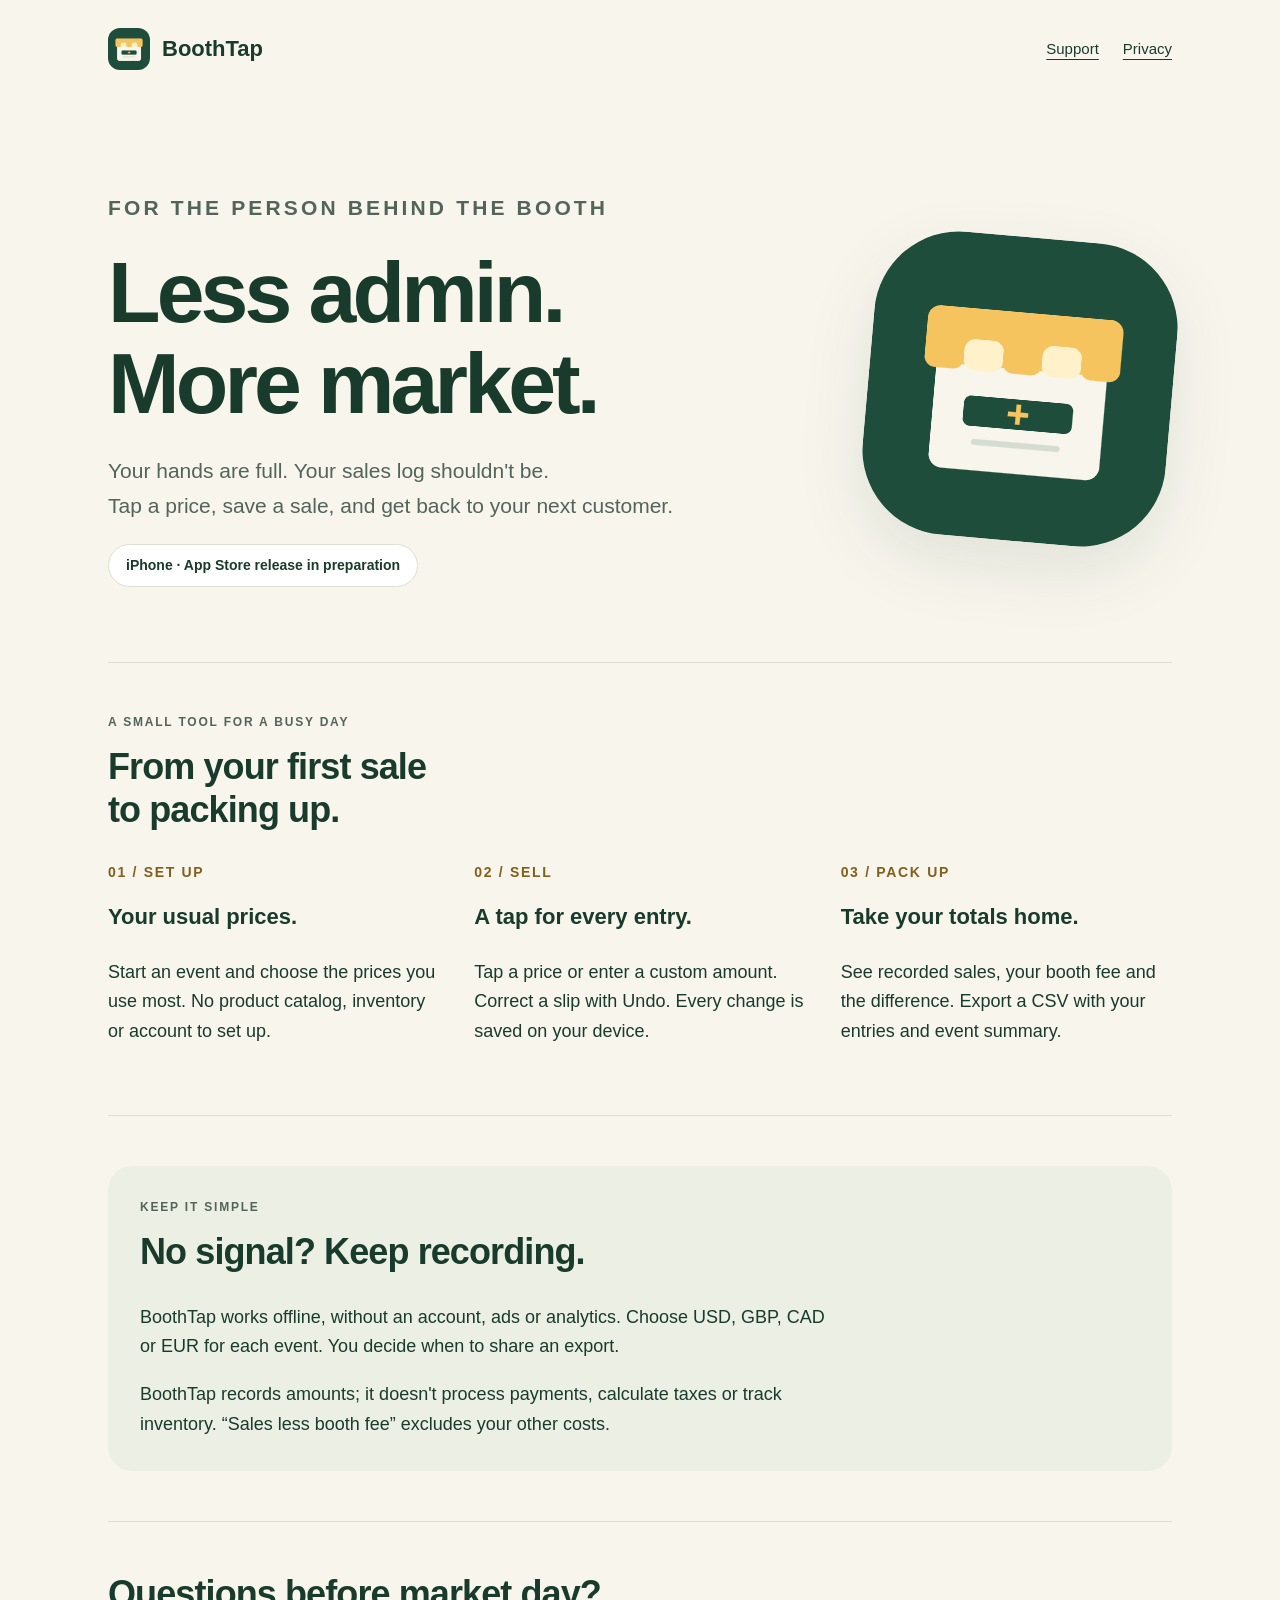
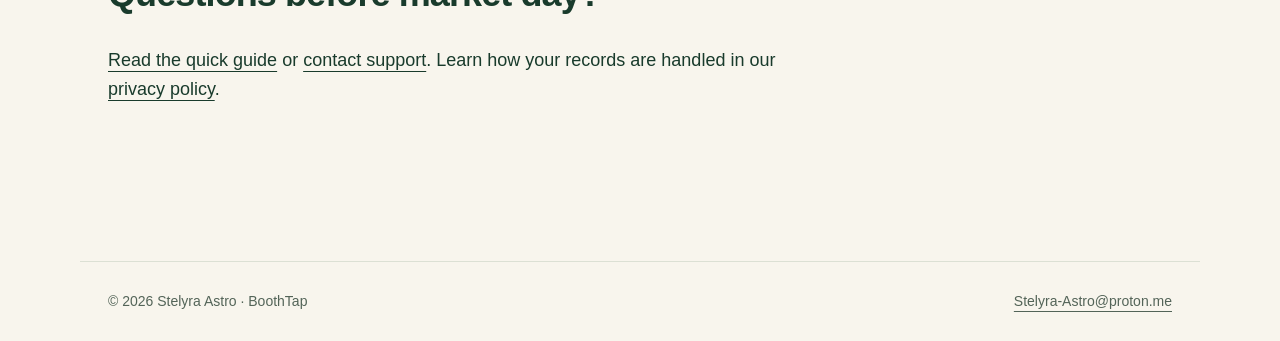
==== index.html @ c63bdf38 "Publish BoothTap marketing support and privacy pages" ====
<!doctype html><html lang="en"><head><meta charset="utf-8"><meta name="viewport" content="width=device-width, initial-scale=1"><meta name="color-scheme" content="light"><meta name="description" content="Offline sales logging for craft fairs, makers markets and pop-ups. Tap a price, save a sale, export your market-day totals."><title>BoothTap — Less admin. More market.</title><link rel="icon" href="assets/icon.png"><link rel="stylesheet" href="assets/style.css"></head><body><a class="skip" href="#main">Skip to content</a><header><a class="brand" href="./"><img src="assets/icon.png" alt="">BoothTap</a><nav aria-label="Main"><a href="support/">Support</a><a href="privacy/">Privacy</a></nav></header><main id="main"><section class="hero"><div><p class="eyebrow">For the person behind the booth</p><h1>Less admin.<br>More market.</h1><p>Your hands are full. Your sales log shouldn't be.<br>Tap a price, save a sale, and get back to your next customer.</p><span class="pill">iPhone · App Store release in preparation</span></div><img class="icon-art" src="assets/icon.png" alt="BoothTap's original market stall icon"></section><section class="section"><p class="eyebrow">A small tool for a busy day</p><h2>From your first sale<br>to packing up.</h2><div class="steps"><article><span class="step-no">01 / SET UP</span><h3>Your usual prices.</h3><p>Start an event and choose the prices you use most. No product catalog, inventory or account to set up.</p></article><article><span class="step-no">02 / SELL</span><h3>A tap for every entry.</h3><p>Tap a price or enter a custom amount. Correct a slip with Undo. Every change is saved on your device.</p></article><article><span class="step-no">03 / PACK UP</span><h3>Take your totals home.</h3><p>See recorded sales, your booth fee and the difference. Export a CSV with your entries and event summary.</p></article></div></section><section class="section"><div class="note"><p class="eyebrow">Keep it simple</p><h2>No signal? Keep recording.</h2><p>BoothTap works offline, without an account, ads or analytics. Choose USD, GBP, CAD or EUR for each event. You decide when to share an export.</p><p>BoothTap records amounts; it doesn't process payments, calculate taxes or track inventory. “Sales less booth fee” excludes your other costs.</p></div></section><section class="section"><h2>Questions before market day?</h2><p><a href="support/">Read the quick guide</a> or <a href="mailto:Stelyra-Astro@proton.me">contact support</a>. Learn how your records are handled in our <a href="privacy/">privacy policy</a>.</p></section></main><footer><span>© 2026 Stelyra Astro · BoothTap</span><a href="mailto:Stelyra-Astro@proton.me">Stelyra-Astro@proton.me</a></footer></body></html>
---- assets/style.css ----
:root{color-scheme:light;--paper:#f8f5ed;--ink:#193b2c;--muted:#536458;--yellow:#f6c45e;--line:#dce0d4}*{box-sizing:border-box}body{margin:0;background:var(--paper);color:var(--ink);font:18px/1.65 -apple-system,BlinkMacSystemFont,"Segoe UI",sans-serif}a{color:inherit;text-underline-offset:5px}a:hover{color:#765114}a:focus-visible{outline:3px solid #a07000;outline-offset:5px}header,main,footer{max-width:1120px;margin:auto;padding:28px}header{display:flex;justify-content:space-between;align-items:center;gap:20px}.brand{display:flex;align-items:center;gap:12px;font-size:22px;font-weight:750;text-decoration:none}.brand img{width:42px;height:42px;border-radius:12px}nav{display:flex;gap:24px;font-size:15px}h1,h2,h3,p{margin-top:0}h1{font-size:clamp(46px,7vw,86px);line-height:1.06;letter-spacing:-.045em;max-width:820px;margin-bottom:25px}h2{font-size:36px;line-height:1.2;letter-spacing:-.025em}h3{font-size:22px}p{max-width:700px}.eyebrow{font-size:12px;letter-spacing:.15em;font-weight:750;text-transform:uppercase;color:var(--muted)}.hero{display:grid;grid-template-columns:1.4fr .6fr;align-items:center;gap:50px;padding:65px 0 75px}.hero p{font-size:21px;color:var(--muted)}.icon-art{width:100%;max-width:310px;border-radius:28%;box-shadow:0 25px 70px #193b2c19;transform:rotate(5deg)}.pill{display:inline-block;font-size:14px;font-weight:650;border:1px solid var(--line);border-radius:30px;padding:9px 17px;background:#fff}.section{padding:50px 0;border-top:1px solid var(--line)}.steps{display:grid;grid-template-columns:repeat(3,1fr);gap:35px}.step-no{display:block;color:#80601c;font-weight:750;font-size:14px;letter-spacing:.12em;margin-bottom:15px}.note{background:#ecefe4;border-radius:24px;padding:32px}.note p:last-child{margin-bottom:0}.document{max-width:820px;padding-top:55px}.document h1{font-size:52px}.document h2{font-size:25px;margin-top:36px}.document p,.document li{color:#3b5043}footer{display:flex;justify-content:space-between;gap:20px;border-top:1px solid var(--line);font-size:14px;color:var(--muted);margin-top:60px}.skip{position:absolute;left:-9999px}.skip:focus{left:20px;top:5px;background:white;padding:8px}@media(max-width:650px){body{font-size:17px}header,main,footer{padding:22px}header{align-items:flex-start}nav{gap:14px;font-size:14px}.brand{font-size:19px}.brand img{width:33px;height:33px}.hero{grid-template-columns:1fr;padding:35px 0 50px;gap:35px}.icon-art{max-width:145px;order:-1}.hero p{font-size:19px}.steps{grid-template-columns:1fr;gap:22px}.section{padding:35px 0}.document h1{font-size:40px}footer{flex-direction:column}.note{padding:24px}}
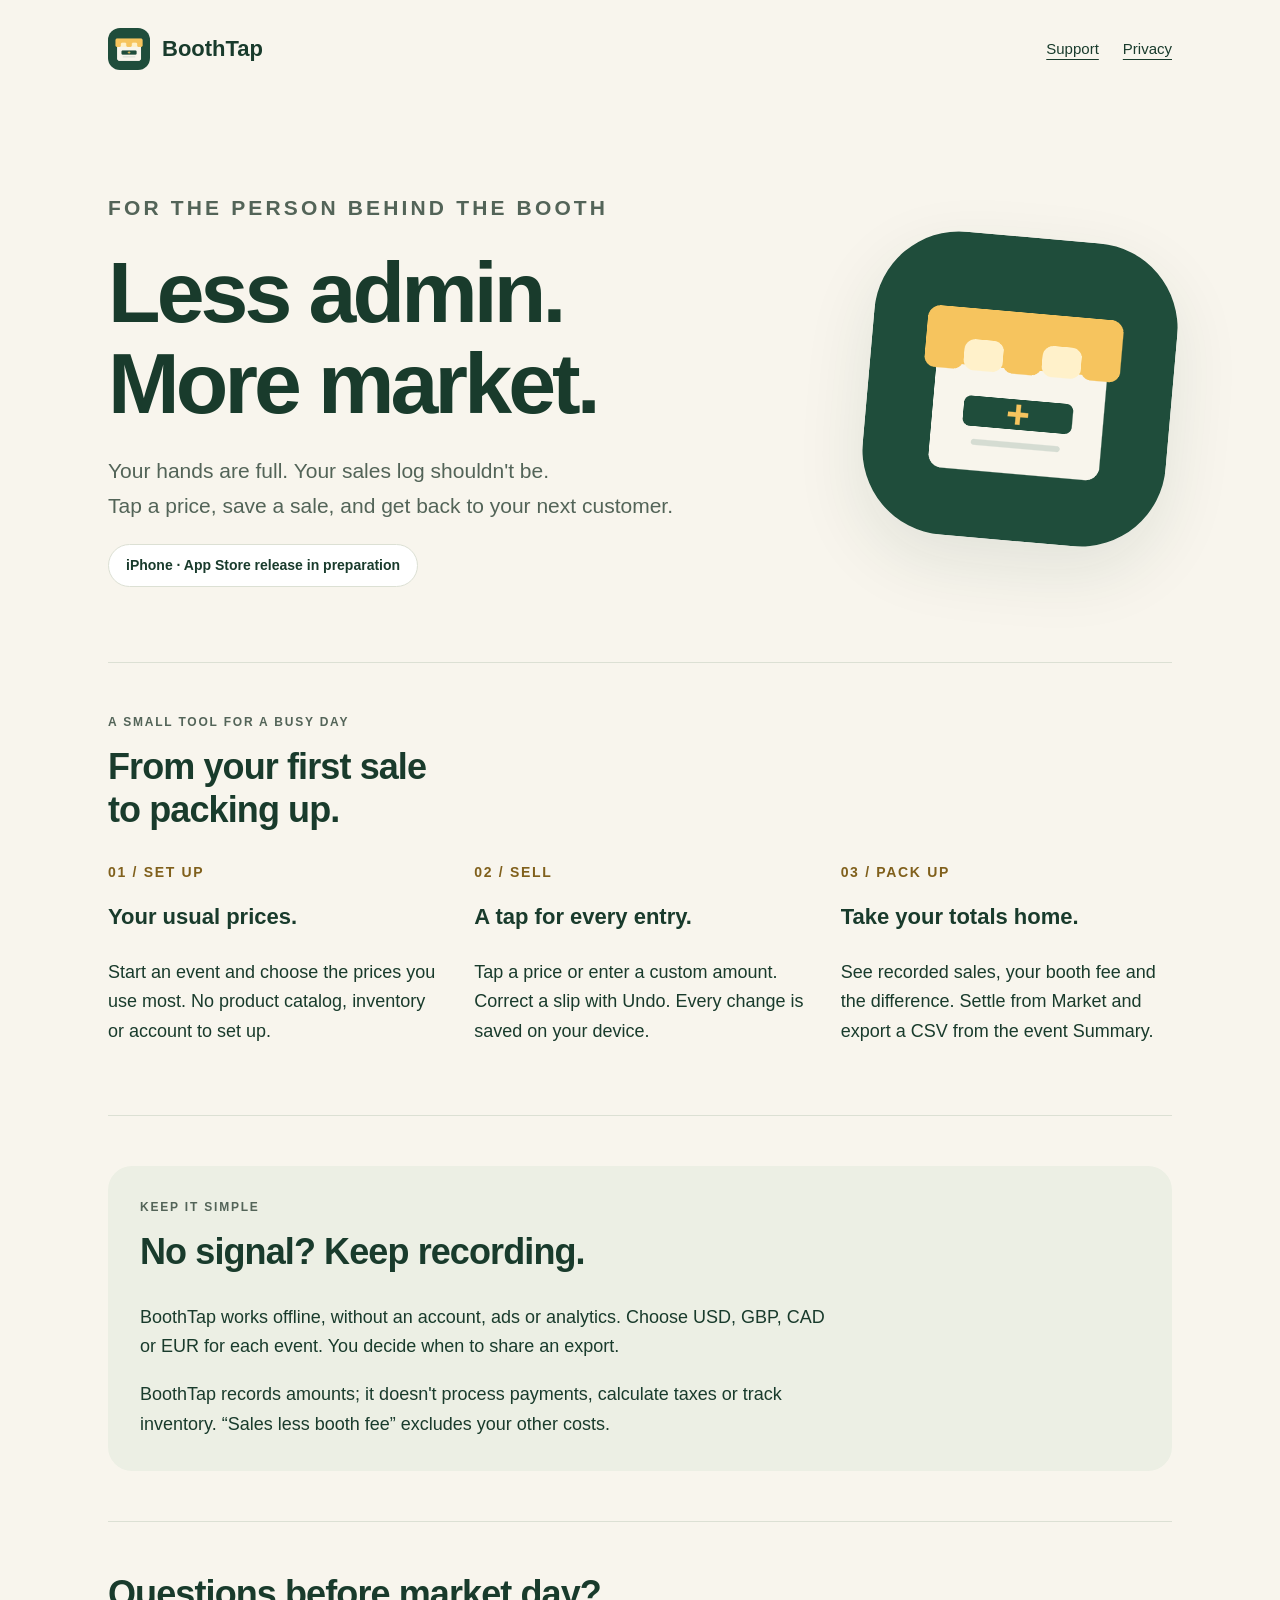
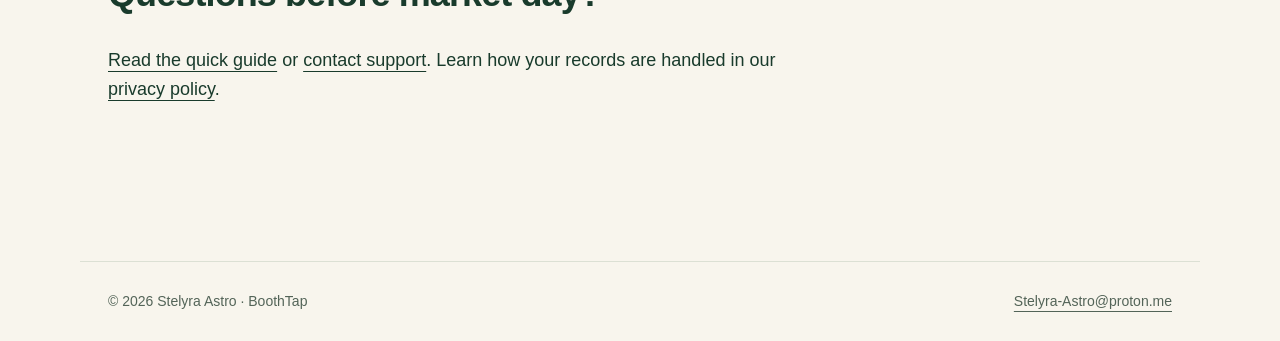
==== commit af32d8d1: "Update event switching and first-screen settlement guide" ====
--- a/index.html
+++ b/index.html
@@ -1 +1 @@
-<!doctype html><html lang="en"><head><meta charset="utf-8"><meta name="viewport" content="width=device-width, initial-scale=1"><meta name="color-scheme" content="light"><meta name="description" content="Offline sales logging for craft fairs, makers markets and pop-ups. Tap a price, save a sale, export your market-day totals."><title>BoothTap — Less admin. More market.</title><link rel="icon" href="assets/icon.png"><link rel="stylesheet" href="assets/style.css"></head><body><a class="skip" href="#main">Skip to content</a><header><a class="brand" href="./"><img src="assets/icon.png" alt="">BoothTap</a><nav aria-label="Main"><a href="support/">Support</a><a href="privacy/">Privacy</a></nav></header><main id="main"><section class="hero"><div><p class="eyebrow">For the person behind the booth</p><h1>Less admin.<br>More market.</h1><p>Your hands are full. Your sales log shouldn't be.<br>Tap a price, save a sale, and get back to your next customer.</p><span class="pill">iPhone · App Store release in preparation</span></div><img class="icon-art" src="assets/icon.png" alt="BoothTap's original market stall icon"></section><section class="section"><p class="eyebrow">A small tool for a busy day</p><h2>From your first sale<br>to packing up.</h2><div class="steps"><article><span class="step-no">01 / SET UP</span><h3>Your usual prices.</h3><p>Start an event and choose the prices you use most. No product catalog, inventory or account to set up.</p></article><article><span class="step-no">02 / SELL</span><h3>A tap for every entry.</h3><p>Tap a price or enter a custom amount. Correct a slip with Undo. Every change is saved on your device.</p></article><article><span class="step-no">03 / PACK UP</span><h3>Take your totals home.</h3><p>See recorded sales, your booth fee and the difference. Export a CSV with your entries and event summary.</p></article></div></section><section class="section"><div class="note"><p class="eyebrow">Keep it simple</p><h2>No signal? Keep recording.</h2><p>BoothTap works offline, without an account, ads or analytics. Choose USD, GBP, CAD or EUR for each event. You decide when to share an export.</p><p>BoothTap records amounts; it doesn't process payments, calculate taxes or track inventory. “Sales less booth fee” excludes your other costs.</p></div></section><section class="section"><h2>Questions before market day?</h2><p><a href="support/">Read the quick guide</a> or <a href="mailto:Stelyra-Astro@proton.me">contact support</a>. Learn how your records are handled in our <a href="privacy/">privacy policy</a>.</p></section></main><footer><span>© 2026 Stelyra Astro · BoothTap</span><a href="mailto:Stelyra-Astro@proton.me">Stelyra-Astro@proton.me</a></footer></body></html>+<!doctype html><html lang="en"><head><meta charset="utf-8"><meta name="viewport" content="width=device-width, initial-scale=1"><meta name="color-scheme" content="light"><meta name="description" content="Offline sales logging for craft fairs, makers markets and pop-ups. Tap a price, save a sale, export your market-day totals."><title>BoothTap — Less admin. More market.</title><link rel="icon" href="assets/icon.png"><link rel="stylesheet" href="assets/style.css"></head><body><a class="skip" href="#main">Skip to content</a><header><a class="brand" href="./"><img src="assets/icon.png" alt="">BoothTap</a><nav aria-label="Main"><a href="support/">Support</a><a href="privacy/">Privacy</a></nav></header><main id="main"><section class="hero"><div><p class="eyebrow">For the person behind the booth</p><h1>Less admin.<br>More market.</h1><p>Your hands are full. Your sales log shouldn't be.<br>Tap a price, save a sale, and get back to your next customer.</p><span class="pill">iPhone · App Store release in preparation</span></div><img class="icon-art" src="assets/icon.png" alt="BoothTap's original market stall icon"></section><section class="section"><p class="eyebrow">A small tool for a busy day</p><h2>From your first sale<br>to packing up.</h2><div class="steps"><article><span class="step-no">01 / SET UP</span><h3>Your usual prices.</h3><p>Start an event and choose the prices you use most. No product catalog, inventory or account to set up.</p></article><article><span class="step-no">02 / SELL</span><h3>A tap for every entry.</h3><p>Tap a price or enter a custom amount. Correct a slip with Undo. Every change is saved on your device.</p></article><article><span class="step-no">03 / PACK UP</span><h3>Take your totals home.</h3><p>See recorded sales, your booth fee and the difference. Settle from Market and export a CSV from the event Summary.</p></article></div></section><section class="section"><div class="note"><p class="eyebrow">Keep it simple</p><h2>No signal? Keep recording.</h2><p>BoothTap works offline, without an account, ads or analytics. Choose USD, GBP, CAD or EUR for each event. You decide when to share an export.</p><p>BoothTap records amounts; it doesn't process payments, calculate taxes or track inventory. “Sales less booth fee” excludes your other costs.</p></div></section><section class="section"><h2>Questions before market day?</h2><p><a href="support/">Read the quick guide</a> or <a href="mailto:Stelyra-Astro@proton.me">contact support</a>. Learn how your records are handled in our <a href="privacy/">privacy policy</a>.</p></section></main><footer><span>© 2026 Stelyra Astro · BoothTap</span><a href="mailto:Stelyra-Astro@proton.me">Stelyra-Astro@proton.me</a></footer></body></html>
